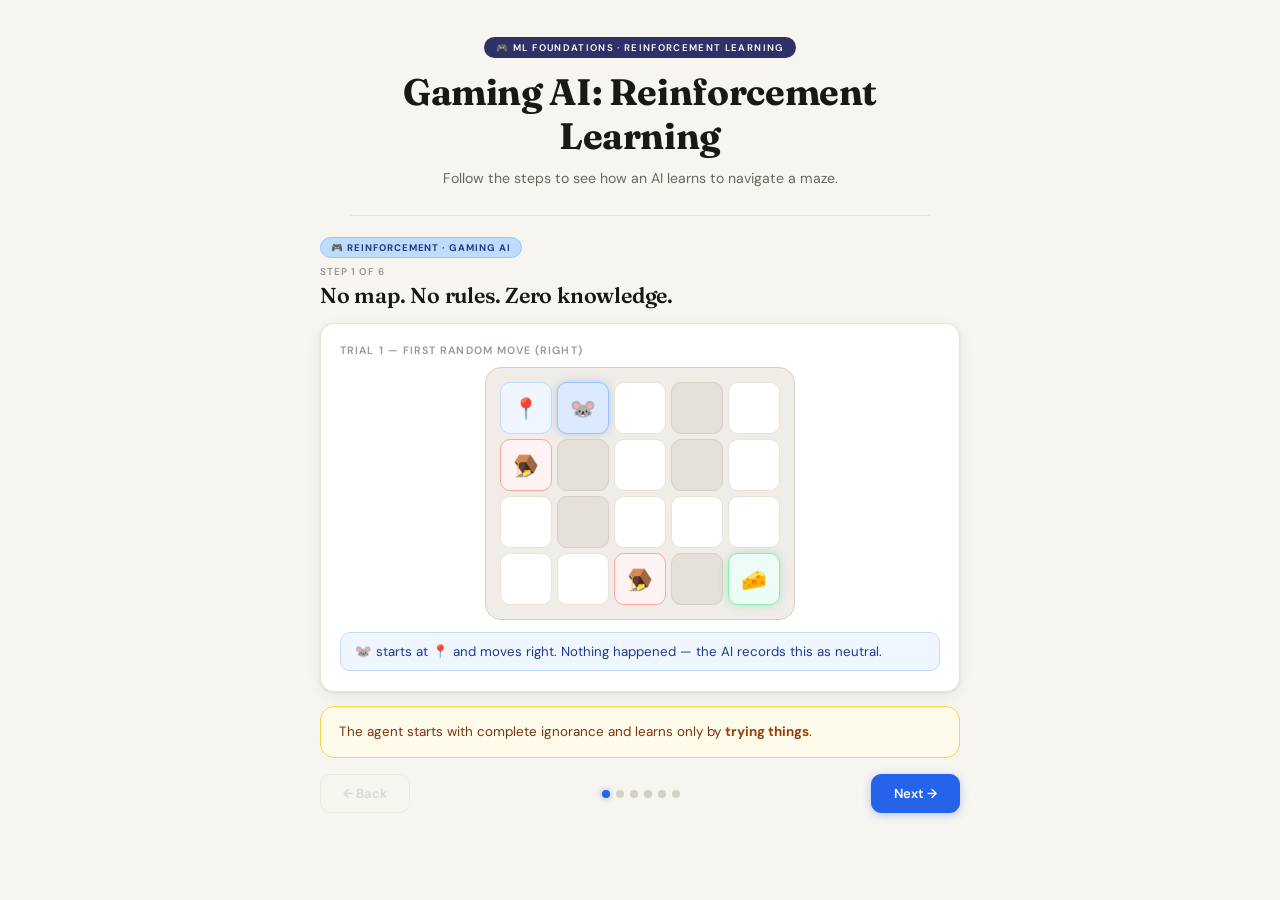
==== ml_game.html @ 33b9dd42 "Add ML demos (game, spotify, instagram, boundary, frizzle field trip) Copies of interactive ML demos" ====
<!DOCTYPE html>
<html lang="en">
<head>
<meta charset="UTF-8">
<meta name="viewport" content="width=device-width, initial-scale=1.0">
<title>Gaming AI — Reinforcement Learning | ML Demo</title>
<link rel="preconnect" href="https://fonts.googleapis.com">
<link href="https://fonts.googleapis.com/css2?family=Fraunces:ital,wght@0,400;0,600;0,700;1,400&family=DM+Sans:ital,wght@0,400;0,500;0,600;1,400&display=swap" rel="stylesheet">
<style>
:root {
  --bg:#f7f5f0; --surface:#fff; --border:#e8e3da; --border2:#d5cfc4;
  --text:#1a1814; --text2:#6b6560; --text3:#9c9590;
  --sp:#1DB954; --sp-light:#e8f8ee; --sp-mid:#c6efd4;
  --ig-light:#fdf0f8; --ig-mid:#f7c5e0;
  --gm:#2563eb; --gm-light:#eff6ff; --gm-mid:#bfdbfe;
  --yellow:#f59e0b; --yellow-light:#fffbeb;
  --red:#ef4444; --red-light:#fef2f2;
  --green:#10b981; --green-light:#ecfdf5;
  --purple:#2F3167;
  --radius:14px;
  --shadow:0 1px 3px rgba(0,0,0,.08),0 4px 16px rgba(0,0,0,.06);
}
*,*::before,*::after{box-sizing:border-box;margin:0;padding:0}
html{scroll-behavior:smooth}
body{font-family:'DM Sans',sans-serif;background:var(--bg);color:var(--text);min-height:100vh;overflow-x:hidden}

/* HEADER */
.header{padding:2.2rem 1.5rem 1.6rem;text-align:center;max-width:580px;margin:0 auto;border-bottom:1px solid var(--border)}
.header-tag{display:inline-block;background:var(--purple);color:#fff;font-size:.6rem;font-weight:600;letter-spacing:.14em;text-transform:uppercase;padding:4px 12px;border-radius:20px;margin-bottom:12px}
.header h1{font-family:'Fraunces',serif;font-size:clamp(1.6rem,4vw,2.3rem);font-weight:700;line-height:1.2;margin-bottom:8px;letter-spacing:-.01em}
.header p{font-size:.88rem;color:var(--text2);line-height:1.6}

/* TABS */
.tab-nav{display:flex;justify-content:center;gap:8px;padding:1.4rem 1rem;flex-wrap:wrap;max-width:700px;margin:0 auto}
.tab-btn{display:flex;align-items:center;gap:8px;padding:10px 18px;border-radius:50px;border:1.5px solid var(--border2);background:var(--surface);color:var(--text2);font-family:'DM Sans',sans-serif;font-size:.8rem;font-weight:600;cursor:pointer;transition:all .2s;line-height:1.3;box-shadow:var(--shadow)}
.tab-btn:hover{border-color:var(--text3);color:var(--text)}
.tab-btn .tab-main{display:block;font-size:.82rem;color:var(--text)}
.tab-btn .tab-sub{display:block;font-size:.62rem;color:var(--text3);font-weight:400;margin-top:1px}
.tab-btn.active-spotify{background:var(--sp);border-color:var(--sp);color:#fff;box-shadow:0 4px 18px rgba(29,185,84,.3)}
.tab-btn.active-spotify .tab-main,.tab-btn.active-spotify .tab-sub{color:#fff}
.tab-btn.active-instagram{background:linear-gradient(135deg,#f09433,#e1306c,#833ab4);border-color:transparent;color:#fff;box-shadow:0 4px 18px rgba(225,48,108,.3)}
.tab-btn.active-instagram .tab-main,.tab-btn.active-instagram .tab-sub{color:#fff}
.tab-btn.active-game{background:var(--gm);border-color:var(--gm);color:#fff;box-shadow:0 4px 18px rgba(37,99,235,.3)}
.tab-btn.active-game .tab-main,.tab-btn.active-game .tab-sub{color:#fff}

/* PANELS */
.panel{display:none}
.panel.active{display:block;animation:fadeUp .28s ease}
@keyframes fadeUp{from{opacity:0;transform:translateY(10px)}to{opacity:1;transform:translateY(0)}}
.panel-inner{max-width:680px;margin:0 auto;padding:0 1.25rem 3.5rem}
.step{display:none}
.step.active{display:block;animation:fadeUp .25s ease}

/* STEP HEADER — thin, minimal */
.step-header{padding:1.2rem 0 .9rem}
.step-lbl{display:inline-flex;align-items:center;gap:6px;font-size:.6rem;font-weight:700;letter-spacing:.1em;text-transform:uppercase;padding:3px 10px;border-radius:20px;margin-bottom:7px}
.sp-lbl{background:var(--sp-mid);color:#0a5c28;border:1px solid #8dd4aa}
.ig-lbl{background:var(--ig-mid);color:#7c1048;border:1px solid #f09bd0}
.gm-lbl{background:var(--gm-mid);color:#1e3a8a;border:1px solid #93c5fd}
.step-counter{font-size:.62rem;font-weight:600;letter-spacing:.1em;text-transform:uppercase;color:var(--text3);margin-bottom:4px}
.step-header h2{font-family:'Fraunces',serif;font-size:clamp(1.05rem,2.5vw,1.35rem);font-weight:600;line-height:1.25;color:var(--text);letter-spacing:-.01em}
.step-header .caption{font-size:.83rem;color:var(--text2);line-height:1.55;margin-top:5px}

/* CARD */
.card{background:var(--surface);border:1px solid var(--border);border-radius:var(--radius);padding:1.2rem;margin-bottom:.9rem;box-shadow:var(--shadow)}
.card-label{font-size:.67rem;color:var(--text3);text-transform:uppercase;letter-spacing:.1em;font-weight:600;margin-bottom:10px}

/* NAV */
.step-nav{display:flex;align-items:center;justify-content:space-between;gap:12px;margin-top:1rem;flex-wrap:wrap}
.nav-btn{display:inline-flex;align-items:center;gap:6px;padding:10px 22px;border-radius:10px;font-family:'DM Sans',sans-serif;font-size:.82rem;font-weight:600;cursor:pointer;transition:all .18s;border:1.5px solid}
.nav-btn:disabled{opacity:.3;cursor:not-allowed}
.nav-btn.back{background:transparent;border-color:var(--border2);color:var(--text3)}
.nav-btn.back:not(:disabled):hover{background:var(--border);color:var(--text)}
.nav-btn.next-sp{background:var(--sp);border-color:var(--sp);color:#fff;box-shadow:0 2px 10px rgba(29,185,84,.35)}
.nav-btn.next-sp:hover{filter:brightness(1.07)}
.nav-btn.next-ig{background:linear-gradient(90deg,#e1306c,#833ab4);border-color:transparent;color:#fff}
.nav-btn.next-ig:hover{filter:brightness(1.07)}
.nav-btn.next-gm{background:var(--gm);border-color:var(--gm);color:#fff;box-shadow:0 2px 10px rgba(37,99,235,.3)}
.nav-btn.next-gm:hover{filter:brightness(1.07)}
.progress-dots{display:flex;gap:6px;align-items:center}
.dot{width:8px;height:8px;border-radius:50%;background:var(--border2);transition:all .25s}
.dot.done{background:var(--text3)}
.dot.active-sp{background:var(--sp);box-shadow:0 0 6px rgba(29,185,84,.5)}
.dot.active-ig{background:#e1306c;box-shadow:0 0 6px rgba(225,48,108,.5)}
.dot.active-gm{background:var(--gm);box-shadow:0 0 6px rgba(37,99,235,.5)}

/* KEY IDEA — yellow strip, single sentence */
.key-idea{background:var(--yellow-light);border:1px solid #fcd34d;border-radius:var(--radius);padding:.9rem 1.1rem;font-size:.84rem;color:#78350f;line-height:1.6;margin-bottom:.9rem}
.key-idea strong{color:#92400e}

/* ═══ SPOTIFY VISUALS ═══ */
.track{display:flex;align-items:center;gap:12px;padding:10px 12px;border-radius:10px;border:1px solid var(--border);background:var(--bg);transition:all .25s}
.track.hl{border-color:var(--sp);background:var(--sp-light)}
.track.hl-skip{border-color:#fca5a5;background:var(--red-light)}
.track-art{width:44px;height:44px;border-radius:8px;background:var(--border);display:flex;align-items:center;justify-content:center;font-size:1.4rem;flex-shrink:0}
.track-name{font-weight:600;font-size:.9rem}
.track-artist{font-size:.73rem;color:var(--text2);margin-top:2px}
.t-badge{font-size:.72rem;padding:4px 11px;border-radius:20px;font-weight:600;white-space:nowrap;flex-shrink:0}
.t-like{background:var(--sp-light);color:#0a5c28;border:1px solid var(--sp-mid)}
.t-skip{background:var(--red-light);color:#991b1b;border:1px solid #fca5a5}
.t-new{background:var(--yellow-light);color:#92400e;border:1px solid #fcd34d}

/* Big feature bars */
.feat-bar-row{display:flex;align-items:center;gap:10px;margin-bottom:10px}
.feat-icon{font-size:1.3rem;width:32px;text-align:center;flex-shrink:0}
.feat-label{min-width:110px;font-size:.82rem;font-weight:500;color:var(--text2)}
.feat-track{flex:1;height:12px;background:var(--border);border-radius:6px;overflow:hidden}
.feat-fill{height:12px;border-radius:6px;width:0%;transition:width .7s cubic-bezier(.4,0,.2,1)}
.feat-pct{min-width:36px;text-align:right;font-weight:700;font-size:.85rem;color:var(--text)}

.match-row{display:flex;align-items:center;gap:10px;padding:9px 12px;border-radius:10px;border:1px solid var(--border);background:var(--bg);margin-bottom:6px;font-size:.85rem;transition:all .25s}
.match-row.yes{border-color:#86efac;background:var(--green-light)}
.match-row.no{border-color:#fca5a5;background:var(--red-light);opacity:.6}
.match-pct{font-weight:700;font-size:.85rem;margin-left:auto}

.verdict{padding:14px 16px;border-radius:10px;font-size:1rem;font-weight:700;text-align:center;margin-top:10px}
.verdict.like{background:var(--sp-light);border:2px solid var(--sp);color:#0a5c28}
.verdict.skip{background:var(--red-light);border:2px solid var(--red);color:#991b1b}

/* ═══ INSTAGRAM VISUALS ═══ */
.user-grid{display:grid;grid-template-columns:repeat(auto-fill,minmax(76px,1fr));gap:8px}
.ucard{padding:12px 6px;border-radius:12px;border:1px solid var(--border);background:var(--bg);text-align:center;transition:all .35s;cursor:default}
.ucard.glow{border-color:#fbbf24;background:var(--yellow-light);animation:pop .5s ease}
.ucard.c0{border-color:#86efac;background:var(--green-light)}
.ucard.c1{border-color:#a5b4fc;background:#eff0ff}
.ucard.c2{border-color:#f9a8d4;background:#fdf4fb}
@keyframes pop{0%,100%{transform:scale(1)}50%{transform:scale(1.1)}}
.u-av{font-size:1.6rem;margin-bottom:5px;line-height:1}
.u-name{font-size:.72rem;font-weight:600;color:var(--text)}

.beh-row{display:flex;align-items:center;gap:10px;padding:9px 12px;border-radius:10px;border:1px solid var(--border);background:var(--bg);margin-bottom:6px}
.beh-icon{font-size:1.2rem;flex-shrink:0;width:28px;text-align:center}
.beh-label{flex:1;font-size:.84rem;font-weight:500;color:var(--text2)}
.beh-track{width:110px;height:10px;background:var(--border);border-radius:5px;overflow:hidden}
.beh-fill{height:10px;border-radius:5px;width:0%;transition:width .7s}
.beh-pct{min-width:34px;text-align:right;font-weight:700;font-size:.82rem;color:var(--text)}

.cluster-card{border-radius:12px;padding:12px 14px;margin-bottom:7px;border:1px solid var(--border)}
.cluster-card.c0{background:var(--green-light);border-color:#86efac}
.cluster-card.c1{background:#eff0ff;border-color:#a5b4fc}
.cluster-card.c2{background:#fdf4fb;border-color:#f9a8d4}
.cluster-card h4{font-size:.72rem;font-weight:700;text-transform:uppercase;letter-spacing:.08em;margin-bottom:7px}
.cluster-card.c0 h4{color:#065f46}
.cluster-card.c1 h4{color:#3730a3}
.cluster-card.c2 h4{color:#9d174d}
.chip-row{display:flex;flex-wrap:wrap;gap:5px}
.chip{font-size:.72rem;padding:3px 9px;border-radius:8px;font-weight:500}
.chip0{background:#bbf7d0;color:#065f46}
.chip1{background:#c7d2fe;color:#3730a3}
.chip2{background:#fbcfe8;color:#9d174d}

/* ═══ GAME VISUALS ═══ */
.maze-wrap{display:flex;justify-content:center;margin-bottom:12px}
.maze{display:grid;gap:5px;padding:14px;background:#f0ede8;border-radius:16px;border:1px solid var(--border2)}
.cell{width:52px;height:52px;border-radius:10px;display:flex;align-items:center;justify-content:center;font-size:1.3rem;border:1px solid var(--border);transition:all .22s;background:var(--surface)}
.cell-wall{background:#e5e0d8;border-color:var(--border2)}
.cell-player{background:#dbeafe;border-color:#93c5fd;box-shadow:0 0 10px rgba(37,99,235,.25)}
.cell-goal{background:var(--green-light);border-color:#86efac;box-shadow:0 0 10px rgba(16,185,129,.25)}
.cell-trap{background:var(--red-light);border-color:#fca5a5}
.cell-visited{background:#eff6ff;border-color:#bfdbfe}
.cell-aipath{background:#dbeafe;border-color:#60a5fa;box-shadow:0 0 8px rgba(37,99,235,.2)}
.cell-bad{background:#fee2e2;border-color:#f87171;animation:shake .4s ease}
@keyframes shake{0%,100%{transform:translateX(0)}25%{transform:translateX(-4px)}75%{transform:translateX(4px)}}

/* Big reward badge */
.reward-big{display:flex;align-items:center;justify-content:center;gap:12px;border-radius:14px;padding:16px;margin:10px 0;font-family:'Fraunces',serif}
.reward-big .rval{font-size:2.4rem;font-weight:700;line-height:1}
.reward-big .rdesc{font-size:.85rem;line-height:1.4}
.reward-big.pos{background:var(--green-light);border:2px solid #86efac}
.reward-big.pos .rval{color:#065f46}
.reward-big.pos .rdesc{color:#064e3b}
.reward-big.neg{background:var(--red-light);border:2px solid #fca5a5}
.reward-big.neg .rval{color:#991b1b}
.reward-big.neg .rdesc{color:#7f1d1d}

.trial-row{display:flex;align-items:center;gap:10px;padding:9px 13px;border-radius:10px;border:1px solid var(--border);background:var(--bg);margin-bottom:6px;font-size:.83rem;color:var(--text2)}
.trial-num{font-weight:700;color:var(--gm);min-width:54px}

.q-row{display:flex;align-items:center;gap:10px;padding:7px 0;border-bottom:1px solid var(--border);font-size:.83rem}
.q-dir{min-width:88px;color:var(--text2)}
.q-bg{flex:1;height:10px;background:var(--border);border-radius:5px;overflow:hidden}
.q-fill{height:10px;border-radius:5px;transition:width .7s}
.q-val{min-width:40px;text-align:right;font-weight:700;font-size:.85rem}

/* Stat trio */
.stat-trio{display:flex;gap:8px;margin-bottom:12px}
.stat-box{flex:1;padding:12px 10px;border-radius:12px;text-align:center}
.stat-box .sv{font-family:'Fraunces',serif;font-size:1.6rem;font-weight:700;line-height:1;margin-bottom:4px}
.stat-box .sl{font-size:.68rem;font-weight:500}

/* Pipeline row */
.pipe-row{display:flex;align-items:center;gap:6px;flex-wrap:wrap;margin-top:14px}
.pipe-box{padding:9px 14px;border-radius:10px;font-size:.8rem;font-weight:600;text-align:center;flex:1;min-width:80px}
.pipe-arrow{color:var(--text3);font-size:.9rem;flex-shrink:0}

/* Recap definition box */
.def-box{padding:18px 20px;border-radius:12px;margin-bottom:14px;text-align:center}
.def-box span{font-family:'Fraunces',serif;font-size:1.05rem;font-weight:600;line-height:1.6}
.def-sp{background:var(--sp-light);border:2px solid var(--sp)}
.def-sp span{color:#0a4020}
.def-ig{background:var(--ig-light);border:2px solid #e1306c}
.def-ig span{color:#5c0d35}
.def-gm{background:var(--gm-light);border:2px solid var(--gm)}
.def-gm span{color:#1e3a8a}

.recap-point{display:flex;align-items:center;gap:12px;padding:10px 14px;border-radius:10px;background:var(--bg);border:1px solid var(--border);margin-bottom:7px;font-size:.88rem;font-weight:500;color:var(--text)}
.recap-point .ri{font-size:1.2rem;flex-shrink:0}

.qcheck{padding:13px 15px;border-radius:12px;background:var(--yellow-light);border:1px solid #fcd34d;font-size:.83rem;color:#78350f;line-height:1.65}
.qcheck strong{color:#92400e;display:block;margin-bottom:4px}
.qcheck em{color:#92400e}

@media(max-width:480px){.cell{width:44px;height:44px;font-size:1.1rem}.tab-btn{padding:8px 12px}}

.panel{display:block!important}</style>
</head>
<body>
<div class="header">
  <div class="header-tag">🎮 ML Foundations · Reinforcement Learning</div>
  <h1>Gaming AI: Reinforcement Learning</h1>
  <p>Follow the steps to see how an AI learns to navigate a maze.</p>
</div>
<div class="panel" id="panel-game">
<div class="panel-inner">

  <div class="step" id="gm-1">
    <div class="step-header">
      <div class="step-lbl gm-lbl">🎮 Reinforcement · Gaming AI</div>
      <div class="step-counter">Step 1 of 6</div>
      <h2>No map. No rules. Zero knowledge.</h2>
    </div>
    <div class="card">
      <div class="card-label">Trial 1 — first random move (right)</div>
      <div class="maze-wrap"><div class="maze" id="gm1-maze"></div></div>
      <div style="padding:10px 14px;border-radius:10px;background:var(--gm-light);border:1px solid var(--gm-mid);font-size:.83rem;color:#1e3a8a;display:flex;align-items:center;gap:10px">
        🐭 starts at 📍 and moves right. Nothing happened — the AI records this as neutral.
      </div>
    </div>
    <div class="key-idea">The agent starts with complete ignorance and learns only by <strong>trying things</strong>.</div>
    <div class="step-nav">
      <button class="nav-btn back" disabled>← Back</button>
      <div class="progress-dots" id="gm-dots"></div>
      <button class="nav-btn next-gm" onclick="gmStep(2)">Next →</button>
    </div>
  </div>

  <div class="step" id="gm-2">
    <div class="step-header">
      <div class="step-lbl gm-lbl">🎮 Reinforcement · Gaming AI</div>
      <div class="step-counter">Step 2 of 6</div>
      <h2>It hits a trap — and gets −5</h2>
    </div>
    <div class="card">
      <div class="card-label">Went down from start — hit a mousetrap! 🪤</div>
      <div class="maze-wrap"><div class="maze" id="gm2-maze"></div></div>
      <div class="reward-big neg">
        <div class="rval">−5</div>
        <div class="rdesc">Mousetrap! 🪤<br><span style="font-size:.75rem;opacity:.8">Path marked as dangerous</span></div>
      </div>
    </div>
    <div class="key-idea">A <strong>punishment signal</strong> is just as useful as a reward — the AI now knows to avoid going down from start.</div>
    <div class="step-nav">
      <button class="nav-btn back" onclick="gmStep(1)">← Back</button>
      <div class="progress-dots" id="gm-dots"></div>
      <button class="nav-btn next-gm" onclick="gmStep(3)">Next →</button>
    </div>
  </div>

  <div class="step" id="gm-3">
    <div class="step-header">
      <div class="step-lbl gm-lbl">🎮 Reinforcement · Gaming AI</div>
      <div class="step-counter">Step 3 of 6</div>
      <h2>Next try — it avoids the known trap</h2>
    </div>
    <div class="card">
      <div class="card-label">Trial 2 — going right instead</div>
      <div class="maze-wrap"><div class="maze" id="gm3-maze"></div></div>
      <div class="trial-row"><span class="trial-num">Trial 1</span><span>Down → mousetrap 💥</span><span style="font-weight:700;color:#991b1b;margin-left:auto">−5</span></div>
      <div class="trial-row" style="border-color:#93c5fd;background:var(--gm-light)"><span class="trial-num">Trial 2</span><span>Right → right → exploring…</span><span style="font-weight:700;color:var(--gm);margin-left:auto">ongoing</span></div>
    </div>
    <div class="key-idea">Already smarter after just one lesson — that's <strong>learning from feedback</strong>.</div>
    <div class="step-nav">
      <button class="nav-btn back" onclick="gmStep(2)">← Back</button>
      <div class="progress-dots" id="gm-dots"></div>
      <button class="nav-btn next-gm" onclick="gmStep(4)">Next →</button>
    </div>
  </div>

  <div class="step" id="gm-4">
    <div class="step-header">
      <div class="step-lbl gm-lbl">🎮 Reinforcement · Gaming AI</div>
      <div class="step-counter">Step 4 of 6</div>
      <h2>After many tries — a value map emerges</h2>
    </div>
    <div class="card">
      <div class="card-label">Q-values from start — which direction is safest?</div>
      <div id="gm4-q"></div>
      <div style="margin-top:13px">
        <div class="card-label" style="margin-bottom:7px">Reward improving over 100 trials</div>
        <svg id="gm4-curve" width="100%" height="75" viewBox="0 0 300 75" preserveAspectRatio="none" style="display:block"></svg>
        
      </div>
    </div>
    <div class="key-idea">High Q = good move. Low Q = danger. These values were <strong>never programmed in</strong> — discovered through trial and error.</div>
    <div class="step-nav">
      <button class="nav-btn back" onclick="gmStep(3)">← Back</button>
      <div class="progress-dots" id="gm-dots"></div>
      <button class="nav-btn next-gm" onclick="gmStep(5)">Next →</button>
    </div>
  </div>

  <div class="step" id="gm-5">
    <div class="step-header">
      <div class="step-lbl gm-lbl">🎮 Reinforcement · Gaming AI</div>
      <div class="step-counter">Step 5 of 6</div>
      <h2>Now it solves the maze perfectly</h2>
    </div>
    <div class="card">
      <div class="card-label">Optimal path — mouse finds cheese, avoids every trap</div>
      <div class="maze-wrap"><div class="maze" id="gm5-maze"></div></div>
      <div class="reward-big pos" id="gm5-rew" style="display:none">
        <div class="rval">+10</div>
        <div class="rdesc">Cheese found! 🧀<br><span style="font-size:.75rem;opacity:.8">Every trap avoided</span></div>
      </div>
      <div class="btn-row" style="display:flex;gap:8px;margin-top:6px">
        <button class="nav-btn next-gm" id="gm5-play" onclick="runFinalAI()" style="padding:9px 18px;font-size:.78rem">▶ Watch AI solve it</button>
        <button class="nav-btn back" id="gm5-reset" onclick="resetFinalAI()" style="display:none;padding:9px 18px;font-size:.78rem">↺ Replay</button>
      </div>
    </div>
    <div class="key-idea">Following learned Q-values, the AI picks the best move at every step — no rules ever written.</div>
    <div class="step-nav">
      <button class="nav-btn back" onclick="gmStep(4)">← Back</button>
      <div class="progress-dots" id="gm-dots"></div>
      <button class="nav-btn next-gm" onclick="gmStep(6)">Recap →</button>
    </div>
  </div>

  <div class="step" id="gm-6">
    <div class="step-header">
      <div class="step-lbl gm-lbl">🎮 Reinforcement · Recap</div>
      <div class="step-counter">Step 6 of 6</div>
      <h2>What is reinforcement learning?</h2>
    </div>
    <div class="def-box def-gm"><span>Learn the best actions through <em>trial and error</em> — guided only by rewards and punishments.</span></div>
    <div class="recap-point"><span class="ri">🎲</span>Agent starts with zero knowledge and acts randomly</div>
    <div class="recap-point"><span class="ri">⚡</span>Receives rewards (+) or punishments (−) for each outcome</div>
    <div class="recap-point"><span class="ri">📈</span>Improves over many trials — no teacher, no labels</div>
    <div class="qcheck" style="margin-top:12px"><strong>💬 Quick check — A robot arm learns to pick things up by scoring thousands of attempts. Which type of ML?</strong><em>Reinforcement learning — trial and error with a reward signal, not labelled examples.</em></div>
    <div class="step-nav">
      <button class="nav-btn back" onclick="gmStep(5)">← Back</button>
      <div class="progress-dots" id="gm-dots"></div>
      <button class="nav-btn next-gm" style="opacity:1;cursor:default" disabled>✓ Complete</button>
    </div>
  </div>

<script>
/* ══ MAZE ══════════════════════════════════════════ */
var ROWS=4,COLS=5;
var WALLS=[[0,3],[1,1],[1,3],[2,1],[3,3]];
var TRAPS=[[1,0],[3,2]];
var GOAL=[3,4];
function isWall(r,c){return WALLS.some(function(w){return w[0]===r&&w[1]===c;})}
function isTrap(r,c){return TRAPS.some(function(t){return t[0]===r&&t[1]===c;})}
function isGoal(r,c){return GOAL[0]===r&&GOAL[1]===c}

function buildMaze(id,player,visited,aiPath,trapFlash){
  visited=visited||[];aiPath=aiPath||[];
  var m=document.getElementById(id);if(!m)return;
  m.style.gridTemplateColumns='repeat('+COLS+',52px)';
  var h='';
  for(var r=0;r<ROWS;r++) for(var c=0;c<COLS;c++){
    var isV=visited.some(function(p){return p[0]===r&&p[1]===c});
    var isA=aiPath.some(function(p){return p[0]===r&&p[1]===c});
    var isBad=trapFlash&&trapFlash[0]===r&&trapFlash[1]===c;
    var cls='cell ';var ic='';
    if(isWall(r,c)){cls+='cell-wall';}
    else if(player&&player[0]===r&&player[1]===c){cls+='cell-player';ic='🐭';}
    else if(isGoal(r,c)){cls+='cell-goal';ic='🧀';}
    else if(isTrap(r,c)&&isBad){cls+='cell-bad';ic='💥';}
    else if(isTrap(r,c)){cls+='cell-trap';ic='🪤';}
    else if(isA){cls+='cell-aipath';ic='·';}
    else if(isV){cls+='cell-visited';ic=(r===0&&c===0)?'📍':'·';}
    else{cls+='cell-empty';}
    h+='<div class="'+cls+'">'+ic+'</div>';
  }
  m.innerHTML=h;
}



function showStep(pfx,n,tot){
  for(var i=1;i<=tot;i++){var el=document.getElementById(pfx+'-'+i);if(el)el.classList.toggle('active',i===n);}
  updateDots(pfx,n,tot);
}
function updateDots(pfx,cur,tot){
  document.querySelectorAll('[id^="'+pfx+'-dots"]').forEach(function(c){
    var h='';
    for(var i=1;i<=tot;i++){var cl='dot';if(i<cur)cl+=' done';if(i===cur)cl+=' active-'+pfx;h+='<div class="'+cl+'"></div>';}
    c.innerHTML=h;
  });
}

/* ══ GAME ════════════════════════════════════════ */
var qData=[
  {dir:'↑ Up',   val:-1,c:'#ef4444'},
  {dir:'↓ Down', val: 1,c:'#9ca3af'},
  {dir:'← Left', val:-2,c:'#ef4444'},
  {dir:'→ Right',val: 4,c:'#10b981'},
];

function buildQTable(id){
  var el=document.getElementById(id);if(!el)return;
  var mx=4;
  el.innerHTML=qData.map(function(d){
    return '<div class="q-row"><span class="q-dir">'+d.dir+'</span>'
      +'<div class="q-bg"><div class="q-fill" id="qf'+d.dir.replace(/\W/g,'')+'" style="background:'+d.c+';width:0%"></div></div>'
      +'<span class="q-val" style="color:'+d.c+'">'+(d.val>0?'+':'')+d.val+'</span></div>';
  }).join('');
  setTimeout(function(){qData.forEach(function(d){var mx=4,pct=Math.round(((d.val+mx)/(2*mx))*100),f=document.getElementById('qf'+d.dir.replace(/\W/g,''));if(f)f.style.width=pct+'%';});},60);
}

function buildRewardCurve(){
  var svg=document.getElementById('gm4-curve');if(!svg)return;
  var pts=[-5,-3,-5,0,-5,2,-3,5,3,7,5,6,8,8,9,9,10,9,10,10];
  var w=300,h=75,pad=10,minV=-6,maxV=11;
  var xs=pts.map(function(_,i){return pad+i*(w-2*pad)/(pts.length-1);});
  var ys=pts.map(function(v){return h-pad-(v-minV)/(maxV-minV)*(h-2*pad);});
  var path=xs.map(function(x,i){return(i===0?'M':'L')+x.toFixed(1)+' '+ys[i].toFixed(1);}).join(' ');
  var area=path+' L'+xs[xs.length-1].toFixed(1)+' '+(h-pad)+' L'+pad+' '+(h-pad)+' Z';
  var zero=h-pad-(0-minV)/(maxV-minV)*(h-2*pad);
  svg.innerHTML='<path d="'+area+'" fill="'+var_gm+'" fill-opacity=".07"/>'
    +'<line x1="'+pad+'" y1="'+zero.toFixed(1)+'" x2="'+(w-pad)+'" y2="'+zero.toFixed(1)+'" stroke="#e8e3da" stroke-width="1" stroke-dasharray="4,3"/>'
    +'<path d="'+path+'" fill="none" stroke="#2563eb" stroke-width="2.5" stroke-linecap="round" stroke-linejoin="round"/>';
}
var var_gm='#2563eb';

var cGm=1;
var cGm=1;
function gmStep(n){
  cGm=n;showStep('gm',n,6);
  if(n===1)buildMaze('gm1-maze',[0,1],[[0,0]],[],[]);
  if(n===2)buildMaze('gm2-maze',[1,0],[[0,0]],[],[1,0]);
  if(n===3)buildMaze('gm3-maze',[1,2],[[0,0],[0,1],[0,2]],[],[]);
  if(n===4){buildQTable('gm4-q');setTimeout(buildRewardCurve,80);}
  if(n===5)buildMaze('gm5-maze',[0,0],[],[],[]);
}

var aiIv=null;
function runFinalAI(){
  var pb=document.getElementById('gm5-play'),rb=document.getElementById('gm5-reset'),rw=document.getElementById('gm5-rew');
  if(pb)pb.style.display='none';if(rw)rw.style.display='none';
  var path=[[0,0],[0,1],[0,2],[1,2],[2,2],[2,3],[2,4],[3,4]];
  var step=0,trail=[];
  if(aiIv)clearInterval(aiIv);
  aiIv=setInterval(function(){
    if(step>=path.length){clearInterval(aiIv);if(rw)rw.style.display='flex';if(rb)rb.style.display='inline-flex';return;}
    if(step>0)trail.push(path[step-1]);
    buildMaze('gm5-maze',path[step],trail,trail,[]);
    step++;
  },380);
}
function resetFinalAI(){
  if(aiIv)clearInterval(aiIv);
  buildMaze('gm5-maze',[0,0],[],[],[]);
  var pb=document.getElementById('gm5-play'),rb=document.getElementById('gm5-reset'),rw=document.getElementById('gm5-rew');
  if(pb)pb.style.display='inline-flex';if(rb)rb.style.display='none';if(rw)rw.style.display='none';
}

document.addEventListener('DOMContentLoaded',function(){ gmStep(1); });
</script>
</body>
</html>
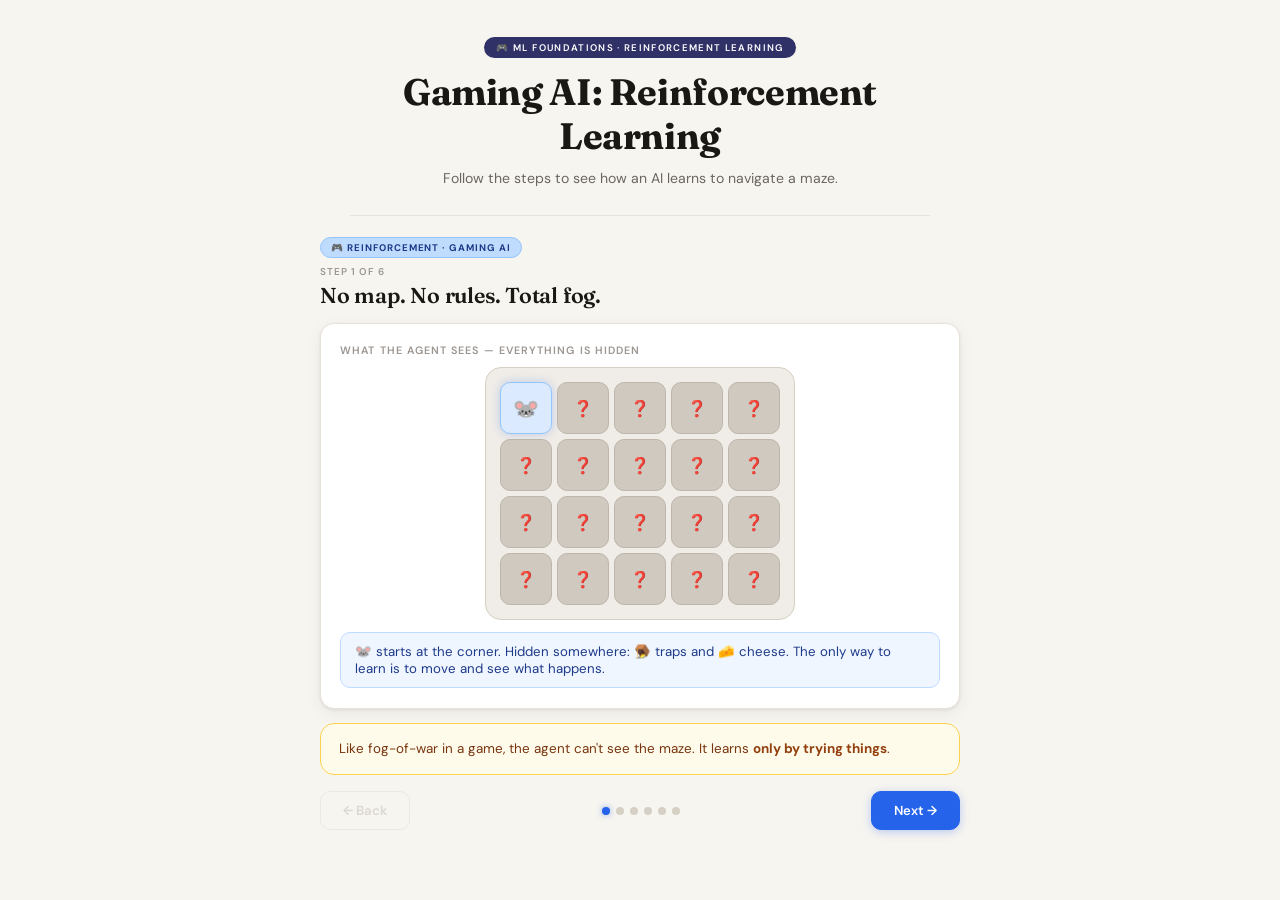
==== commit 8b51530d: "Make ML demos interactive per feedback - Spotify: students thumbs up/down songs; recommendations com" ====
--- a/ml_game.html
+++ b/ml_game.html
@@ -210,7 +210,25 @@
 .qcheck strong{color:#92400e;display:block;margin-bottom:4px}
 .qcheck em{color:#92400e}
 
-@media(max-width:480px){.cell{width:44px;height:44px;font-size:1.1rem}.tab-btn{padding:8px 12px}}
+@media(max-width:480px){.cell{width:44px;height:44px;font-size:1.1rem}.tab-btn{padding:8px 12px}.dpad{grid-template-columns:repeat(3,44px)}}
+
+/* Fog-of-war maze */
+.cell-fog{background:#cfc9bf;border-color:#bdb6aa;color:#a59e92;font-size:1rem}
+.dpad{display:grid;grid-template-columns:repeat(3,52px);grid-template-rows:repeat(2,46px);gap:6px;justify-content:center;margin:14px 0 4px}
+.dbtn{border-radius:10px;border:1.5px solid var(--gm);background:var(--gm-light);color:#1e3a8a;font-size:1.15rem;font-weight:700;cursor:pointer;transition:all .12s;font-family:'DM Sans',sans-serif}
+.dbtn:hover{background:var(--gm-mid)}
+.dbtn:active{transform:scale(.93)}
+.dbtn.up{grid-column:2;grid-row:1}
+.dbtn.left{grid-column:1;grid-row:2}
+.dbtn.down{grid-column:2;grid-row:2}
+.dbtn.right{grid-column:3;grid-row:2}
+.game-stats{display:flex;gap:8px;margin:12px 0}
+.gstat{flex:1;padding:10px 8px;border-radius:10px;text-align:center;border:1px solid var(--border);background:var(--bg)}
+.gstat .gv{font-family:'Fraunces',serif;font-size:1.5rem;font-weight:700;line-height:1}
+.gstat .gl{font-size:.6rem;text-transform:uppercase;letter-spacing:.08em;color:var(--text3);margin-top:4px}
+.game-msg{padding:10px 12px;border-radius:10px;font-size:.83rem;text-align:center;border:1px solid var(--border);background:var(--bg);color:var(--text2);min-height:40px;display:flex;align-items:center;justify-content:center;line-height:1.4}
+.game-msg.bad{background:var(--red-light);border-color:#fca5a5;color:#991b1b;font-weight:600}
+.game-msg.win{background:var(--green-light);border-color:var(--green);color:#065f46;font-weight:700}
 
 .panel{display:block!important}</style>
 </head>
@@ -227,16 +245,16 @@
     <div class="step-header">
       <div class="step-lbl gm-lbl">🎮 Reinforcement · Gaming AI</div>
       <div class="step-counter">Step 1 of 6</div>
-      <h2>No map. No rules. Zero knowledge.</h2>
+      <h2>No map. No rules. Total fog.</h2>
     </div>
     <div class="card">
-      <div class="card-label">Trial 1 — first random move (right)</div>
+      <div class="card-label">What the agent sees — everything is hidden</div>
       <div class="maze-wrap"><div class="maze" id="gm1-maze"></div></div>
       <div style="padding:10px 14px;border-radius:10px;background:var(--gm-light);border:1px solid var(--gm-mid);font-size:.83rem;color:#1e3a8a;display:flex;align-items:center;gap:10px">
-        🐭 starts at 📍 and moves right. Nothing happened — the AI records this as neutral.
-      </div>
-    </div>
-    <div class="key-idea">The agent starts with complete ignorance and learns only by <strong>trying things</strong>.</div>
+        🐭 starts at the corner. Hidden somewhere: 🪤 traps and 🧀 cheese. The only way to learn is to move and see what happens.
+      </div>
+    </div>
+    <div class="key-idea">Like fog-of-war in a game, the agent can't see the maze. It learns <strong>only by trying things</strong>.</div>
     <div class="step-nav">
       <button class="nav-btn back" disabled>← Back</button>
       <div class="progress-dots" id="gm-dots"></div>
@@ -248,17 +266,26 @@
     <div class="step-header">
       <div class="step-lbl gm-lbl">🎮 Reinforcement · Gaming AI</div>
       <div class="step-counter">Step 2 of 6</div>
-      <h2>It hits a trap — and gets −5</h2>
+      <h2>Your turn — find the cheese 🧀</h2>
     </div>
     <div class="card">
-      <div class="card-label">Went down from start — hit a mousetrap! 🪤</div>
+      <div class="card-label">Move with the arrows (or your keyboard). Hidden cells stay grey.</div>
       <div class="maze-wrap"><div class="maze" id="gm2-maze"></div></div>
-      <div class="reward-big neg">
-        <div class="rval">−5</div>
-        <div class="rdesc">Mousetrap! 🪤<br><span style="font-size:.75rem;opacity:.8">Path marked as dangerous</span></div>
-      </div>
-    </div>
-    <div class="key-idea">A <strong>punishment signal</strong> is just as useful as a reward — the AI now knows to avoid going down from start.</div>
+      <div class="dpad">
+        <button class="dbtn up" onclick="gMove(-1,0)">↑</button>
+        <button class="dbtn left" onclick="gMove(0,-1)">←</button>
+        <button class="dbtn down" onclick="gMove(1,0)">↓</button>
+        <button class="dbtn right" onclick="gMove(0,1)">→</button>
+      </div>
+      <div class="game-stats">
+        <div class="gstat"><div class="gv" id="gs-score" style="color:var(--gm)">0</div><div class="gl">Reward</div></div>
+        <div class="gstat"><div class="gv" id="gs-attempts" style="color:var(--text)">1</div><div class="gl">Attempts</div></div>
+        <div class="gstat"><div class="gv" id="gs-traps" style="color:var(--red)">0</div><div class="gl">Traps found</div></div>
+      </div>
+      <div class="game-msg" id="gm2-msg">Pick a direction to take your first step.</div>
+      <button class="nav-btn back" onclick="gameReset(true)" style="margin-top:8px;padding:8px 16px;font-size:.78rem">↺ Start over</button>
+    </div>
+    <div class="key-idea">Each trap costs you <strong>−5</strong>; the cheese pays <strong>+10</strong>. Hit a trap and you're sent back — but now you <em>know</em> where it is.</div>
     <div class="step-nav">
       <button class="nav-btn back" onclick="gmStep(1)">← Back</button>
       <div class="progress-dots" id="gm-dots"></div>
@@ -270,15 +297,20 @@
     <div class="step-header">
       <div class="step-lbl gm-lbl">🎮 Reinforcement · Gaming AI</div>
       <div class="step-counter">Step 3 of 6</div>
-      <h2>Next try — it avoids the known trap</h2>
+      <h2>That was reinforcement learning</h2>
     </div>
     <div class="card">
-      <div class="card-label">Trial 2 — going right instead</div>
-      <div class="maze-wrap"><div class="maze" id="gm3-maze"></div></div>
-      <div class="trial-row"><span class="trial-num">Trial 1</span><span>Down → mousetrap 💥</span><span style="font-weight:700;color:#991b1b;margin-left:auto">−5</span></div>
-      <div class="trial-row" style="border-color:#93c5fd;background:var(--gm-light)"><span class="trial-num">Trial 2</span><span>Right → right → exploring…</span><span style="font-weight:700;color:var(--gm);margin-left:auto">ongoing</span></div>
-    </div>
-    <div class="key-idea">Already smarter after just one lesson — that's <strong>learning from feedback</strong>.</div>
+      <div class="card-label">What you just did, in numbers</div>
+      <div class="game-stats">
+        <div class="gstat"><div class="gv" id="gs3-attempts" style="color:var(--text)">–</div><div class="gl">Attempts</div></div>
+        <div class="gstat"><div class="gv" id="gs3-traps" style="color:var(--red)">–</div><div class="gl">Traps learned</div></div>
+        <div class="gstat"><div class="gv" id="gs3-score" style="color:var(--gm)">–</div><div class="gl">Final reward</div></div>
+      </div>
+      <div class="recap-point"><span class="ri">🎲</span>You started blind and just <strong>tried</strong> moves</div>
+      <div class="recap-point"><span class="ri">🪤</span>A trap gave a <strong>punishment</strong> (−5) — a signal to avoid it</div>
+      <div class="recap-point"><span class="ri">🧀</span>The cheese gave a <strong>reward</strong> (+10) — a signal to repeat what worked</div>
+    </div>
+    <div class="key-idea">No one told you the path. You learned it from <strong>rewards and punishments</strong> — exactly how an RL agent learns.</div>
     <div class="step-nav">
       <button class="nav-btn back" onclick="gmStep(2)">← Back</button>
       <div class="progress-dots" id="gm-dots"></div>
@@ -290,18 +322,18 @@
     <div class="step-header">
       <div class="step-lbl gm-lbl">🎮 Reinforcement · Gaming AI</div>
       <div class="step-counter">Step 4 of 6</div>
-      <h2>After many tries — a value map emerges</h2>
+      <h2>The more it tries, the better it gets</h2>
     </div>
     <div class="card">
-      <div class="card-label">Q-values from start — which direction is safest?</div>
+      <div class="card-label">From the start — which first move did it learn to trust?</div>
       <div id="gm4-q"></div>
       <div style="margin-top:13px">
-        <div class="card-label" style="margin-bottom:7px">Reward improving over 100 trials</div>
+        <div class="card-label" style="margin-bottom:7px">Reward improving over 100 attempts</div>
         <svg id="gm4-curve" width="100%" height="75" viewBox="0 0 300 75" preserveAspectRatio="none" style="display:block"></svg>
-        
-      </div>
-    </div>
-    <div class="key-idea">High Q = good move. Low Q = danger. These values were <strong>never programmed in</strong> — discovered through trial and error.</div>
+
+      </div>
+    </div>
+    <div class="key-idea">Good moves earn a high score, risky moves a low one. None of this was <strong>programmed in</strong> — it was all discovered through trial and error.</div>
     <div class="step-nav">
       <button class="nav-btn back" onclick="gmStep(3)">← Back</button>
       <div class="progress-dots" id="gm-dots"></div>
@@ -327,7 +359,7 @@
         <button class="nav-btn back" id="gm5-reset" onclick="resetFinalAI()" style="display:none;padding:9px 18px;font-size:.78rem">↺ Replay</button>
       </div>
     </div>
-    <div class="key-idea">Following learned Q-values, the AI picks the best move at every step — no rules ever written.</div>
+    <div class="key-idea">Using what it learned, the AI now picks the best move at every step — no rules ever written.</div>
     <div class="step-nav">
       <button class="nav-btn back" onclick="gmStep(4)">← Back</button>
       <div class="progress-dots" id="gm-dots"></div>
@@ -434,13 +466,98 @@
 }
 var var_gm='#2563eb';
 
-var cGm=1;
+/* ══ FOG-OF-WAR GAME ══════════════════════════════ */
+function buildFogPreview(id){
+  var m=document.getElementById(id);if(!m)return;
+  m.style.gridTemplateColumns='repeat('+COLS+',52px)';
+  var h='';
+  for(var r=0;r<ROWS;r++)for(var c=0;c<COLS;c++){
+    var cls='cell ',ic='';
+    if(r===0&&c===0){cls+='cell-player';ic='🐭';}
+    else{cls+='cell-fog';ic='❓';}
+    h+='<div class="'+cls+'">'+ic+'</div>';
+  }
+  m.innerHTML=h;
+}
+
+var G=null;
+function gameInit(){
+  G={player:[0,0],known:{'0,0':1},visited:{'0,0':1},traps:{},score:0,attempts:1,steps:0,trapsFound:0,won:false,flash:null};
+}
+function renderFog(){
+  var m=document.getElementById('gm2-maze');if(!m)return;
+  m.style.gridTemplateColumns='repeat('+COLS+',52px)';
+  var h='';
+  for(var r=0;r<ROWS;r++)for(var c=0;c<COLS;c++){
+    var key=r+','+c,cls='cell ',ic='';
+    var isP=G.player[0]===r&&G.player[1]===c;
+    var isFlash=G.flash&&G.flash[0]===r&&G.flash[1]===c;
+    if(isFlash){cls+='cell-bad';ic='💥';}
+    else if(isP){cls+='cell-player';ic='🐭';}
+    else if(!G.known[key]){cls+='cell-fog';ic='❓';}
+    else if(isWall(r,c)){cls+='cell-wall';}
+    else if(isGoal(r,c)){cls+='cell-goal';ic='🧀';}
+    else if(isTrap(r,c)){cls+='cell-trap';ic='🪤';}
+    else if(r===0&&c===0){cls+='cell-visited';ic='📍';}
+    else{cls+='cell-visited';ic='·';}
+    h+='<div class="'+cls+'">'+ic+'</div>';
+  }
+  m.innerHTML=h;
+}
+function setMsg(t,cls){var el=document.getElementById('gm2-msg');if(!el)return;el.className='game-msg'+(cls?' '+cls:'');el.innerHTML=t;}
+function updateGameUI(){
+  var s=document.getElementById('gs-score');if(s)s.textContent=(G.score>0?'+':'')+G.score;
+  var a=document.getElementById('gs-attempts');if(a)a.textContent=G.attempts;
+  var t=document.getElementById('gs-traps');if(t)t.textContent=G.trapsFound;
+}
+function gameReset(){
+  gameInit();renderFog();updateGameUI();
+  setMsg('Fresh start. Pick a direction.','');
+}
+function gMove(dr,dc){
+  if(!G)gameInit();
+  if(G.won)return;
+  var nr=G.player[0]+dr,nc=G.player[1]+dc,key=nr+','+nc;
+  if(nr<0||nr>=ROWS||nc<0||nc>=COLS){setMsg('Edge of the maze — can\'t go that way.','');return;}
+  if(isWall(nr,nc)){G.known[key]=1;renderFog();setMsg('🧱 Bumped a wall — that way is blocked.','');return;}
+  G.steps++;G.player=[nr,nc];G.known[key]=1;G.visited[key]=1;
+  if(isTrap(nr,nc)){
+    G.score-=5;if(!G.traps[key]){G.traps[key]=1;G.trapsFound++;}
+    G.flash=[nr,nc];renderFog();updateGameUI();
+    setMsg('🪤 Trap! −5. Sent back to start — but now you know it\'s there.','bad');
+    setTimeout(function(){G.flash=null;G.player=[0,0];G.attempts++;renderFog();updateGameUI();},700);
+    return;
+  }
+  if(isGoal(nr,nc)){
+    G.score+=10;G.won=true;renderFog();updateGameUI();
+    setMsg('🧀 Cheese! +10 — solved in '+G.attempts+' attempt'+(G.attempts>1?'s':'')+'. Hit Next →','win');
+    return;
+  }
+  renderFog();updateGameUI();setMsg('Safe — a new cell explored. Keep going…','');
+}
+
+document.addEventListener('keydown',function(e){
+  if(cGm!==2)return;
+  var handled=true;
+  if(e.key==='ArrowUp')gMove(-1,0);
+  else if(e.key==='ArrowDown')gMove(1,0);
+  else if(e.key==='ArrowLeft')gMove(0,-1);
+  else if(e.key==='ArrowRight')gMove(0,1);
+  else handled=false;
+  if(handled)e.preventDefault();
+});
+
 var cGm=1;
 function gmStep(n){
   cGm=n;showStep('gm',n,6);
-  if(n===1)buildMaze('gm1-maze',[0,1],[[0,0]],[],[]);
-  if(n===2)buildMaze('gm2-maze',[1,0],[[0,0]],[],[1,0]);
-  if(n===3)buildMaze('gm3-maze',[1,2],[[0,0],[0,1],[0,2]],[],[]);
+  if(n===1)buildFogPreview('gm1-maze');
+  if(n===2){if(!G)gameInit();renderFog();updateGameUI();}
+  if(n===3){
+    var a=document.getElementById('gs3-attempts'),t=document.getElementById('gs3-traps'),s=document.getElementById('gs3-score');
+    if(a)a.textContent=G?G.attempts:'–';
+    if(t)t.textContent=G?G.trapsFound:'–';
+    if(s)s.textContent=G?((G.score>0?'+':'')+G.score):'–';
+  }
   if(n===4){buildQTable('gm4-q');setTimeout(buildRewardCurve,80);}
   if(n===5)buildMaze('gm5-maze',[0,0],[],[],[]);
 }
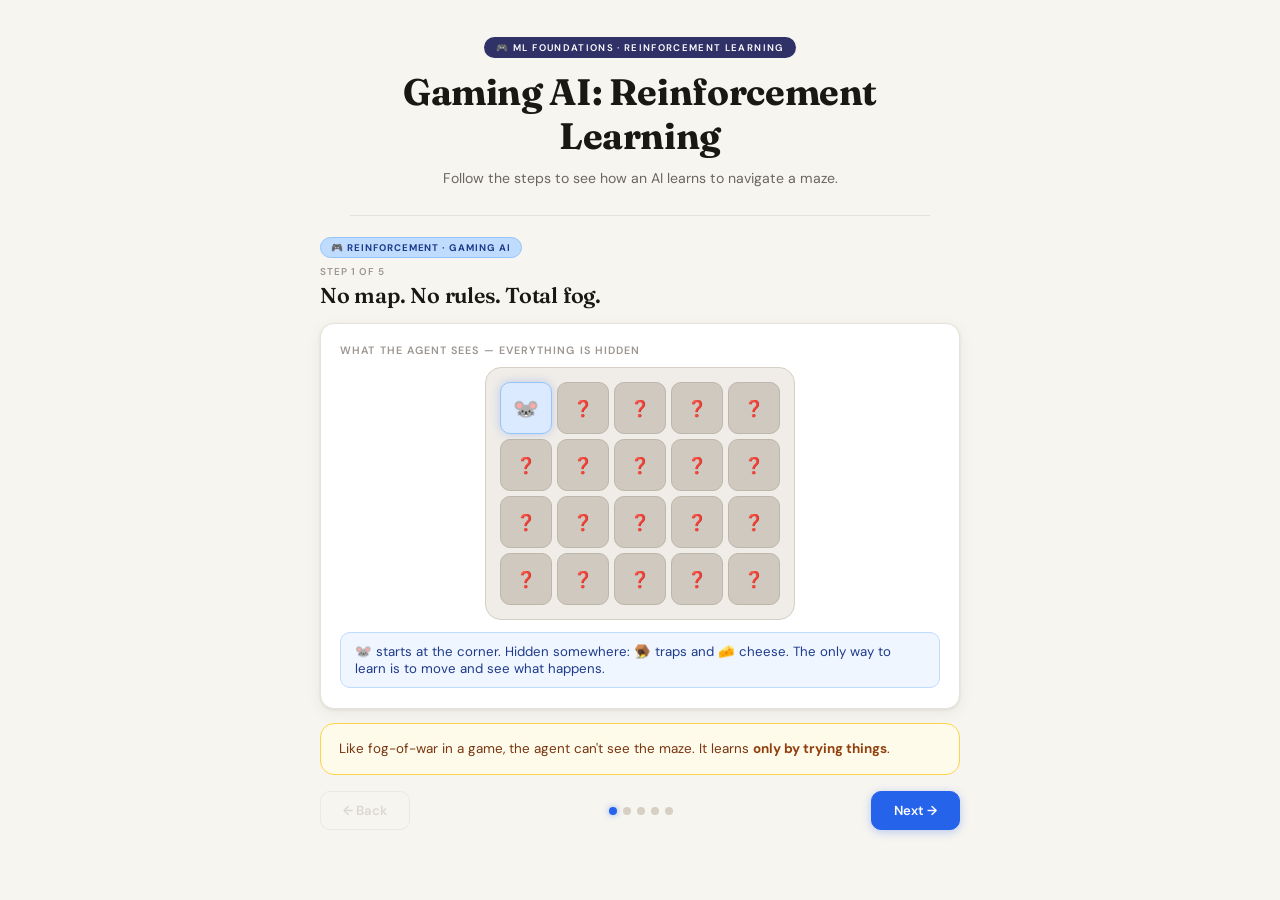
==== commit 58fd7be2: "Tighten demos: 5 steps each + predict-before-reveal beats - Shorter: each demo trimmed 6 -> 5 steps " ====
--- a/ml_game.html
+++ b/ml_game.html
@@ -244,7 +244,7 @@
   <div class="step" id="gm-1">
     <div class="step-header">
       <div class="step-lbl gm-lbl">🎮 Reinforcement · Gaming AI</div>
-      <div class="step-counter">Step 1 of 6</div>
+      <div class="step-counter">Step 1 of 5</div>
       <h2>No map. No rules. Total fog.</h2>
     </div>
     <div class="card">
@@ -265,7 +265,7 @@
   <div class="step" id="gm-2">
     <div class="step-header">
       <div class="step-lbl gm-lbl">🎮 Reinforcement · Gaming AI</div>
-      <div class="step-counter">Step 2 of 6</div>
+      <div class="step-counter">Step 2 of 5</div>
       <h2>Your turn — find the cheese 🧀</h2>
     </div>
     <div class="card">
@@ -296,7 +296,7 @@
   <div class="step" id="gm-3">
     <div class="step-header">
       <div class="step-lbl gm-lbl">🎮 Reinforcement · Gaming AI</div>
-      <div class="step-counter">Step 3 of 6</div>
+      <div class="step-counter">Step 3 of 5</div>
       <h2>That was reinforcement learning</h2>
     </div>
     <div class="card">
@@ -306,11 +306,14 @@
         <div class="gstat"><div class="gv" id="gs3-traps" style="color:var(--red)">–</div><div class="gl">Traps learned</div></div>
         <div class="gstat"><div class="gv" id="gs3-score" style="color:var(--gm)">–</div><div class="gl">Final reward</div></div>
       </div>
-      <div class="recap-point"><span class="ri">🎲</span>You started blind and just <strong>tried</strong> moves</div>
-      <div class="recap-point"><span class="ri">🪤</span>A trap gave a <strong>punishment</strong> (−5) — a signal to avoid it</div>
-      <div class="recap-point"><span class="ri">🧀</span>The cheese gave a <strong>reward</strong> (+10) — a signal to repeat what worked</div>
-    </div>
-    <div class="key-idea">No one told you the path. You learned it from <strong>rewards and punishments</strong> — exactly how an RL agent learns.</div>
+      <div class="recap-point"><span class="ri">🪤</span><span>A trap gave a <strong>punishment</strong> (−5) — a signal to avoid it</span></div>
+      <div class="recap-point"><span class="ri">🧀</span><span>The cheese gave a <strong>reward</strong> (+10) — a signal to repeat it</span></div>
+      <div style="margin-top:13px">
+        <div class="card-label" style="margin-bottom:7px">Keep trying and the reward climbs — over 100 attempts</div>
+        <svg id="gm4-curve" width="100%" height="75" viewBox="0 0 300 75" preserveAspectRatio="none" style="display:block"></svg>
+      </div>
+    </div>
+    <div class="key-idea">No one told you the path — you learned it from <strong>rewards and punishments</strong>. The more it tries, the better it gets.</div>
     <div class="step-nav">
       <button class="nav-btn back" onclick="gmStep(2)">← Back</button>
       <div class="progress-dots" id="gm-dots"></div>
@@ -321,56 +324,40 @@
   <div class="step" id="gm-4">
     <div class="step-header">
       <div class="step-lbl gm-lbl">🎮 Reinforcement · Gaming AI</div>
-      <div class="step-counter">Step 4 of 6</div>
-      <h2>The more it tries, the better it gets</h2>
+      <div class="step-counter">Step 4 of 5</div>
+      <h2>Call its first move, then watch it solve</h2>
     </div>
     <div class="card">
-      <div class="card-label">From the start — which first move did it learn to trust?</div>
-      <div id="gm4-q"></div>
-      <div style="margin-top:13px">
-        <div class="card-label" style="margin-bottom:7px">Reward improving over 100 attempts</div>
-        <svg id="gm4-curve" width="100%" height="75" viewBox="0 0 300 75" preserveAspectRatio="none" style="display:block"></svg>
-
-      </div>
-    </div>
-    <div class="key-idea">Good moves earn a high score, risky moves a low one. None of this was <strong>programmed in</strong> — it was all discovered through trial and error.</div>
+      <div class="card-label">After enough tries — which way does it step first from the start?</div>
+      <div class="dpad" id="gm4-predict" style="grid-template-rows:repeat(2,40px);margin:10px 0 4px">
+        <button class="dbtn up" data-dir="U" onclick="gmGuess(this)">↑</button>
+        <button class="dbtn left" data-dir="L" onclick="gmGuess(this)">←</button>
+        <button class="dbtn down" data-dir="D" onclick="gmGuess(this)">↓</button>
+        <button class="dbtn right" data-dir="R" onclick="gmGuess(this)">→</button>
+      </div>
+      <div class="game-msg" id="gm4-guessmsg">Tap a direction to call its first move.</div>
+      <div class="maze-wrap" style="margin-top:12px"><div class="maze" id="gm5-maze"></div></div>
+      <div class="reward-big pos" id="gm5-rew" style="display:none">
+        <div class="rval">+10</div>
+        <div class="rdesc">Cheese found! 🧀<br><span style="font-size:.75rem;opacity:.8">Every trap avoided</span></div>
+      </div>
+      <div class="btn-row" style="display:flex;gap:8px;margin-top:6px">
+        <button class="nav-btn next-gm" id="gm5-play" onclick="runFinalAI()" style="padding:9px 18px;font-size:.78rem">▶ Watch it solve it</button>
+        <button class="nav-btn back" id="gm5-reset" onclick="resetFinalAI()" style="display:none;padding:9px 18px;font-size:.78rem">↺ Replay</button>
+      </div>
+    </div>
+    <div class="key-idea">Using what it learned, the AI now picks the best move at every step — no rules ever written.</div>
     <div class="step-nav">
       <button class="nav-btn back" onclick="gmStep(3)">← Back</button>
       <div class="progress-dots" id="gm-dots"></div>
-      <button class="nav-btn next-gm" onclick="gmStep(5)">Next →</button>
+      <button class="nav-btn next-gm" onclick="gmStep(5)">Recap →</button>
     </div>
   </div>
 
   <div class="step" id="gm-5">
     <div class="step-header">
-      <div class="step-lbl gm-lbl">🎮 Reinforcement · Gaming AI</div>
-      <div class="step-counter">Step 5 of 6</div>
-      <h2>Now it solves the maze perfectly</h2>
-    </div>
-    <div class="card">
-      <div class="card-label">Optimal path — mouse finds cheese, avoids every trap</div>
-      <div class="maze-wrap"><div class="maze" id="gm5-maze"></div></div>
-      <div class="reward-big pos" id="gm5-rew" style="display:none">
-        <div class="rval">+10</div>
-        <div class="rdesc">Cheese found! 🧀<br><span style="font-size:.75rem;opacity:.8">Every trap avoided</span></div>
-      </div>
-      <div class="btn-row" style="display:flex;gap:8px;margin-top:6px">
-        <button class="nav-btn next-gm" id="gm5-play" onclick="runFinalAI()" style="padding:9px 18px;font-size:.78rem">▶ Watch AI solve it</button>
-        <button class="nav-btn back" id="gm5-reset" onclick="resetFinalAI()" style="display:none;padding:9px 18px;font-size:.78rem">↺ Replay</button>
-      </div>
-    </div>
-    <div class="key-idea">Using what it learned, the AI now picks the best move at every step — no rules ever written.</div>
-    <div class="step-nav">
-      <button class="nav-btn back" onclick="gmStep(4)">← Back</button>
-      <div class="progress-dots" id="gm-dots"></div>
-      <button class="nav-btn next-gm" onclick="gmStep(6)">Recap →</button>
-    </div>
-  </div>
-
-  <div class="step" id="gm-6">
-    <div class="step-header">
       <div class="step-lbl gm-lbl">🎮 Reinforcement · Recap</div>
-      <div class="step-counter">Step 6 of 6</div>
+      <div class="step-counter">Step 5 of 5</div>
       <h2>What is reinforcement learning?</h2>
     </div>
     <div class="def-box def-gm"><span>Learn the best actions through <em>trial and error</em> — guided only by rewards and punishments.</span></div>
@@ -379,7 +366,7 @@
     <div class="recap-point"><span class="ri">📈</span>Improves over many trials — no teacher, no labels</div>
     <div class="qcheck" style="margin-top:12px"><strong>💬 Quick check — A robot arm learns to pick things up by scoring thousands of attempts. Which type of ML?</strong><em>Reinforcement learning — trial and error with a reward signal, not labelled examples.</em></div>
     <div class="step-nav">
-      <button class="nav-btn back" onclick="gmStep(5)">← Back</button>
+      <button class="nav-btn back" onclick="gmStep(4)">← Back</button>
       <div class="progress-dots" id="gm-dots"></div>
       <button class="nav-btn next-gm" style="opacity:1;cursor:default" disabled>✓ Complete</button>
     </div>
@@ -547,9 +534,21 @@
   if(handled)e.preventDefault();
 });
 
+/* Step 4 — call the first move before the reveal */
+function gmGuess(btn){
+  var d=btn.getAttribute('data-dir');
+  document.querySelectorAll('#gm4-predict .dbtn').forEach(function(b){
+    b.disabled=true;b.style.opacity='.45';
+    if(b.getAttribute('data-dir')==='R'){b.style.opacity='1';b.style.background='var(--green-light)';b.style.borderColor='var(--green)';b.style.color='#065f46';}
+  });
+  if(d!=='R'){btn.style.opacity='1';btn.style.background='var(--red-light)';btn.style.borderColor='var(--red)';btn.style.color='#991b1b';}
+  var m=document.getElementById('gm4-guessmsg');
+  if(m){m.className='game-msg '+(d==='R'?'win':'bad');m.innerHTML=(d==='R'?'✓ Right — ':'It actually goes Right — ')+'the safe first move it learned. Hit play:';}
+}
+
 var cGm=1;
 function gmStep(n){
-  cGm=n;showStep('gm',n,6);
+  cGm=n;showStep('gm',n,5);
   if(n===1)buildFogPreview('gm1-maze');
   if(n===2){if(!G)gameInit();renderFog();updateGameUI();}
   if(n===3){
@@ -557,9 +556,9 @@
     if(a)a.textContent=G?G.attempts:'–';
     if(t)t.textContent=G?G.trapsFound:'–';
     if(s)s.textContent=G?((G.score>0?'+':'')+G.score):'–';
+    setTimeout(buildRewardCurve,80);
   }
-  if(n===4){buildQTable('gm4-q');setTimeout(buildRewardCurve,80);}
-  if(n===5)buildMaze('gm5-maze',[0,0],[],[],[]);
+  if(n===4)buildMaze('gm5-maze',[0,0],[],[],[]);
 }
 
 var aiIv=null;
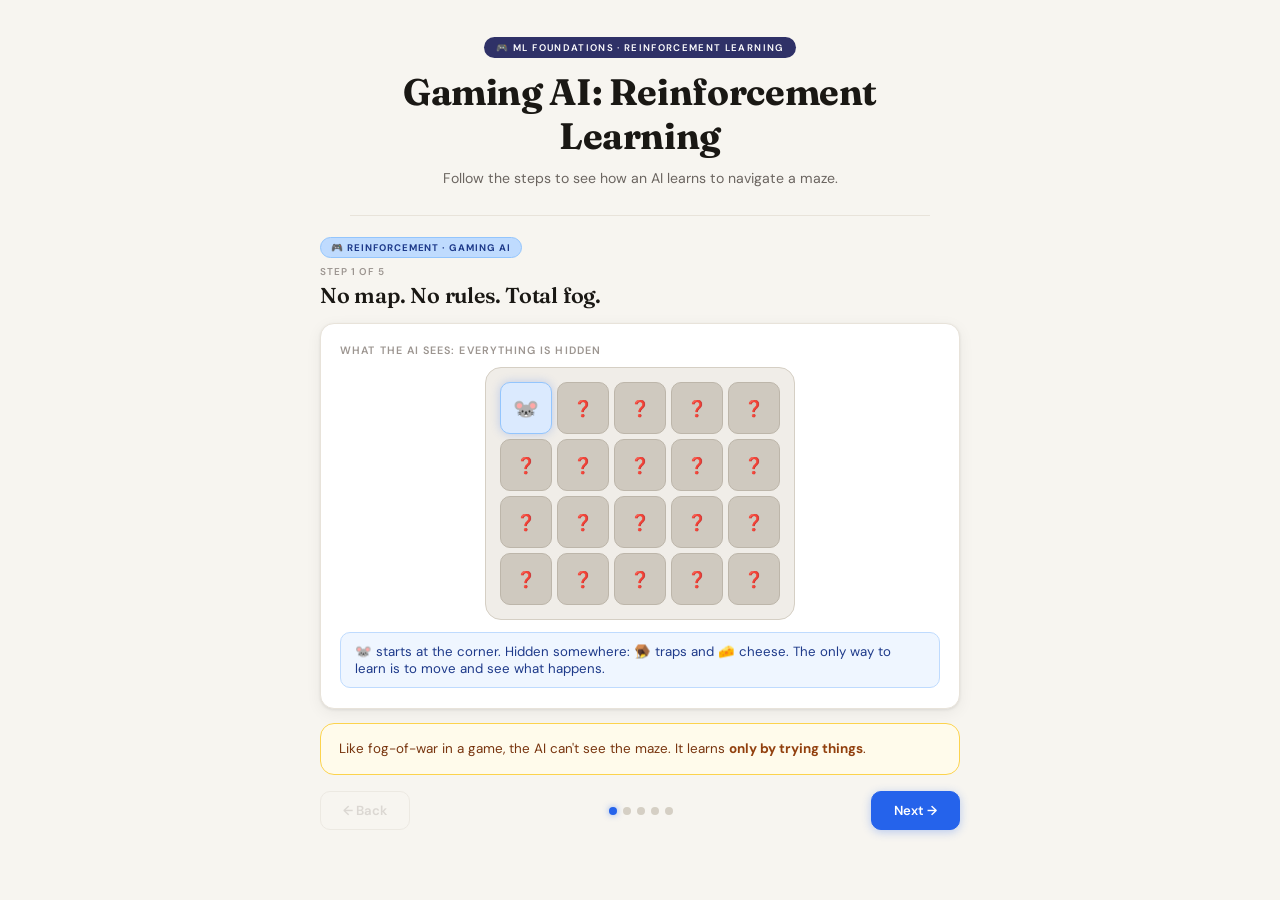
==== commit 11f96c2c: "Clarity pass: artists, no em-dashes, plain language, click-to-reveal answers - Spotify: show the art" ====
--- a/ml_game.html
+++ b/ml_game.html
@@ -3,7 +3,7 @@
 <head>
 <meta charset="UTF-8">
 <meta name="viewport" content="width=device-width, initial-scale=1.0">
-<title>Gaming AI — Reinforcement Learning | ML Demo</title>
+<title>Gaming AI: Reinforcement Learning | ML Demo</title>
 <link rel="preconnect" href="https://fonts.googleapis.com">
 <link href="https://fonts.googleapis.com/css2?family=Fraunces:ital,wght@0,400;0,600;0,700;1,400&family=DM+Sans:ital,wght@0,400;0,500;0,600;1,400&display=swap" rel="stylesheet">
 <style>
@@ -51,7 +51,7 @@
 .step{display:none}
 .step.active{display:block;animation:fadeUp .25s ease}
 
-/* STEP HEADER — thin, minimal */
+/* STEP HEADER: thin, minimal */
 .step-header{padding:1.2rem 0 .9rem}
 .step-lbl{display:inline-flex;align-items:center;gap:6px;font-size:.6rem;font-weight:700;letter-spacing:.1em;text-transform:uppercase;padding:3px 10px;border-radius:20px;margin-bottom:7px}
 .sp-lbl{background:var(--sp-mid);color:#0a5c28;border:1px solid #8dd4aa}
@@ -84,7 +84,7 @@
 .dot.active-ig{background:#e1306c;box-shadow:0 0 6px rgba(225,48,108,.5)}
 .dot.active-gm{background:var(--gm);box-shadow:0 0 6px rgba(37,99,235,.5)}
 
-/* KEY IDEA — yellow strip, single sentence */
+/* KEY IDEA: yellow strip, single sentence */
 .key-idea{background:var(--yellow-light);border:1px solid #fcd34d;border-radius:var(--radius);padding:.9rem 1.1rem;font-size:.84rem;color:#78350f;line-height:1.6;margin-bottom:.9rem}
 .key-idea strong{color:#92400e}
 
@@ -208,7 +208,11 @@
 
 .qcheck{padding:13px 15px;border-radius:12px;background:var(--yellow-light);border:1px solid #fcd34d;font-size:.83rem;color:#78350f;line-height:1.65}
 .qcheck strong{color:#92400e;display:block;margin-bottom:4px}
-.qcheck em{color:#92400e}
+.qcheck em{color:#92400e;display:block}
+.qcheck details{margin-top:7px}
+.qcheck summary{cursor:pointer;font-weight:600;color:#92400e;list-style:none;display:inline-block;border:1px solid #fcd34d;background:#fff;padding:4px 12px;border-radius:8px;font-size:.78rem}
+.qcheck summary::-webkit-details-marker{display:none}
+.qcheck details[open] summary{margin-bottom:6px}
 
 @media(max-width:480px){.cell{width:44px;height:44px;font-size:1.1rem}.tab-btn{padding:8px 12px}.dpad{grid-template-columns:repeat(3,44px)}}
 
@@ -248,13 +252,13 @@
       <h2>No map. No rules. Total fog.</h2>
     </div>
     <div class="card">
-      <div class="card-label">What the agent sees — everything is hidden</div>
+      <div class="card-label">What the AI sees: everything is hidden</div>
       <div class="maze-wrap"><div class="maze" id="gm1-maze"></div></div>
       <div style="padding:10px 14px;border-radius:10px;background:var(--gm-light);border:1px solid var(--gm-mid);font-size:.83rem;color:#1e3a8a;display:flex;align-items:center;gap:10px">
         🐭 starts at the corner. Hidden somewhere: 🪤 traps and 🧀 cheese. The only way to learn is to move and see what happens.
       </div>
     </div>
-    <div class="key-idea">Like fog-of-war in a game, the agent can't see the maze. It learns <strong>only by trying things</strong>.</div>
+    <div class="key-idea">Like fog-of-war in a game, the AI can't see the maze. It learns <strong>only by trying things</strong>.</div>
     <div class="step-nav">
       <button class="nav-btn back" disabled>← Back</button>
       <div class="progress-dots" id="gm-dots"></div>
@@ -266,7 +270,7 @@
     <div class="step-header">
       <div class="step-lbl gm-lbl">🎮 Reinforcement · Gaming AI</div>
       <div class="step-counter">Step 2 of 5</div>
-      <h2>Your turn — find the cheese 🧀</h2>
+      <h2>Your turn: find the cheese 🧀</h2>
     </div>
     <div class="card">
       <div class="card-label">Move with the arrows (or your keyboard). Hidden cells stay grey.</div>
@@ -285,7 +289,7 @@
       <div class="game-msg" id="gm2-msg">Pick a direction to take your first step.</div>
       <button class="nav-btn back" onclick="gameReset(true)" style="margin-top:8px;padding:8px 16px;font-size:.78rem">↺ Start over</button>
     </div>
-    <div class="key-idea">Each trap costs you <strong>−5</strong>; the cheese pays <strong>+10</strong>. Hit a trap and you're sent back — but now you <em>know</em> where it is.</div>
+    <div class="key-idea">Each trap costs you <strong>−5</strong>; the cheese pays <strong>+10</strong>. Hit a trap and you're sent back, but now you <em>know</em> where it is.</div>
     <div class="step-nav">
       <button class="nav-btn back" onclick="gmStep(1)">← Back</button>
       <div class="progress-dots" id="gm-dots"></div>
@@ -306,14 +310,14 @@
         <div class="gstat"><div class="gv" id="gs3-traps" style="color:var(--red)">–</div><div class="gl">Traps learned</div></div>
         <div class="gstat"><div class="gv" id="gs3-score" style="color:var(--gm)">–</div><div class="gl">Final reward</div></div>
       </div>
-      <div class="recap-point"><span class="ri">🪤</span><span>A trap gave a <strong>punishment</strong> (−5) — a signal to avoid it</span></div>
-      <div class="recap-point"><span class="ri">🧀</span><span>The cheese gave a <strong>reward</strong> (+10) — a signal to repeat it</span></div>
+      <div class="recap-point"><span class="ri">🪤</span><span>A trap gave a <strong>punishment</strong> (−5), a signal to avoid it</span></div>
+      <div class="recap-point"><span class="ri">🧀</span><span>The cheese gave a <strong>reward</strong> (+10), a signal to repeat it</span></div>
       <div style="margin-top:13px">
-        <div class="card-label" style="margin-bottom:7px">Keep trying and the reward climbs — over 100 attempts</div>
+        <div class="card-label" style="margin-bottom:7px">Keep trying and the reward climbs over 100 attempts</div>
         <svg id="gm4-curve" width="100%" height="75" viewBox="0 0 300 75" preserveAspectRatio="none" style="display:block"></svg>
       </div>
     </div>
-    <div class="key-idea">No one told you the path — you learned it from <strong>rewards and punishments</strong>. The more it tries, the better it gets.</div>
+    <div class="key-idea">No one told you the path. You learned it from <strong>rewards and punishments</strong>. The more it tries, the better it gets.</div>
     <div class="step-nav">
       <button class="nav-btn back" onclick="gmStep(2)">← Back</button>
       <div class="progress-dots" id="gm-dots"></div>
@@ -328,7 +332,7 @@
       <h2>Call its first move, then watch it solve</h2>
     </div>
     <div class="card">
-      <div class="card-label">After enough tries — which way does it step first from the start?</div>
+      <div class="card-label">After enough tries, which way does it step first from the start?</div>
       <div class="dpad" id="gm4-predict" style="grid-template-rows:repeat(2,40px);margin:10px 0 4px">
         <button class="dbtn up" data-dir="U" onclick="gmGuess(this)">↑</button>
         <button class="dbtn left" data-dir="L" onclick="gmGuess(this)">←</button>
@@ -346,7 +350,7 @@
         <button class="nav-btn back" id="gm5-reset" onclick="resetFinalAI()" style="display:none;padding:9px 18px;font-size:.78rem">↺ Replay</button>
       </div>
     </div>
-    <div class="key-idea">Using what it learned, the AI now picks the best move at every step — no rules ever written.</div>
+    <div class="key-idea">Using what it learned, the AI now picks the best move at every step, with no rules ever written.</div>
     <div class="step-nav">
       <button class="nav-btn back" onclick="gmStep(3)">← Back</button>
       <div class="progress-dots" id="gm-dots"></div>
@@ -360,11 +364,11 @@
       <div class="step-counter">Step 5 of 5</div>
       <h2>What is reinforcement learning?</h2>
     </div>
-    <div class="def-box def-gm"><span>Learn the best actions through <em>trial and error</em> — guided only by rewards and punishments.</span></div>
-    <div class="recap-point"><span class="ri">🎲</span>Agent starts with zero knowledge and acts randomly</div>
-    <div class="recap-point"><span class="ri">⚡</span>Receives rewards (+) or punishments (−) for each outcome</div>
-    <div class="recap-point"><span class="ri">📈</span>Improves over many trials — no teacher, no labels</div>
-    <div class="qcheck" style="margin-top:12px"><strong>💬 Quick check — A robot arm learns to pick things up by scoring thousands of attempts. Which type of ML?</strong><em>Reinforcement learning — trial and error with a reward signal, not labelled examples.</em></div>
+    <div class="def-box def-gm"><span>Learn the best actions through <em>trial and error</em>, guided only by rewards and punishments.</span></div>
+    <div class="recap-point"><span class="ri">🎲</span><span>The AI starts with zero knowledge and acts randomly</span></div>
+    <div class="recap-point"><span class="ri">⚡</span><span>It gets rewards (+) or punishments (−) for each outcome</span></div>
+    <div class="recap-point"><span class="ri">📈</span><span>It improves over many tries, with no teacher and no labels</span></div>
+    <div class="qcheck" style="margin-top:12px"><strong>💬 Quick check: A robot arm learns to pick things up by scoring thousands of attempts. Which type of ML?</strong><details><summary>Show answer</summary><em>Reinforcement learning: trial and error with a reward signal, not labelled examples.</em></details></div>
     <div class="step-nav">
       <button class="nav-btn back" onclick="gmStep(4)">← Back</button>
       <div class="progress-dots" id="gm-dots"></div>
@@ -505,22 +509,22 @@
   if(!G)gameInit();
   if(G.won)return;
   var nr=G.player[0]+dr,nc=G.player[1]+dc,key=nr+','+nc;
-  if(nr<0||nr>=ROWS||nc<0||nc>=COLS){setMsg('Edge of the maze — can\'t go that way.','');return;}
-  if(isWall(nr,nc)){G.known[key]=1;renderFog();setMsg('🧱 Bumped a wall — that way is blocked.','');return;}
+  if(nr<0||nr>=ROWS||nc<0||nc>=COLS){setMsg('Edge of the maze. Can\'t go that way.','');return;}
+  if(isWall(nr,nc)){G.known[key]=1;renderFog();setMsg('🧱 Bumped a wall. That way is blocked.','');return;}
   G.steps++;G.player=[nr,nc];G.known[key]=1;G.visited[key]=1;
   if(isTrap(nr,nc)){
     G.score-=5;if(!G.traps[key]){G.traps[key]=1;G.trapsFound++;}
     G.flash=[nr,nc];renderFog();updateGameUI();
-    setMsg('🪤 Trap! −5. Sent back to start — but now you know it\'s there.','bad');
+    setMsg('🪤 Trap! −5. Sent back to start, but now you know it\'s there.','bad');
     setTimeout(function(){G.flash=null;G.player=[0,0];G.attempts++;renderFog();updateGameUI();},700);
     return;
   }
   if(isGoal(nr,nc)){
     G.score+=10;G.won=true;renderFog();updateGameUI();
-    setMsg('🧀 Cheese! +10 — solved in '+G.attempts+' attempt'+(G.attempts>1?'s':'')+'. Hit Next →','win');
+    setMsg('🧀 Cheese! +10. Solved in '+G.attempts+' attempt'+(G.attempts>1?'s':'')+'. Hit Next →','win');
     return;
   }
-  renderFog();updateGameUI();setMsg('Safe — a new cell explored. Keep going…','');
+  renderFog();updateGameUI();setMsg('Safe! A new cell explored. Keep going…','');
 }
 
 document.addEventListener('keydown',function(e){
@@ -534,7 +538,7 @@
   if(handled)e.preventDefault();
 });
 
-/* Step 4 — call the first move before the reveal */
+/* Step 4: call the first move before the reveal */
 function gmGuess(btn){
   var d=btn.getAttribute('data-dir');
   document.querySelectorAll('#gm4-predict .dbtn').forEach(function(b){
@@ -543,7 +547,7 @@
   });
   if(d!=='R'){btn.style.opacity='1';btn.style.background='var(--red-light)';btn.style.borderColor='var(--red)';btn.style.color='#991b1b';}
   var m=document.getElementById('gm4-guessmsg');
-  if(m){m.className='game-msg '+(d==='R'?'win':'bad');m.innerHTML=(d==='R'?'✓ Right — ':'It actually goes Right — ')+'the safe first move it learned. Hit play:';}
+  if(m){m.className='game-msg '+(d==='R'?'win':'bad');m.innerHTML=(d==='R'?'✓ Right! ':'It actually goes Right. ')+'The safe first move it learned. Hit play:';}
 }
 
 var cGm=1;
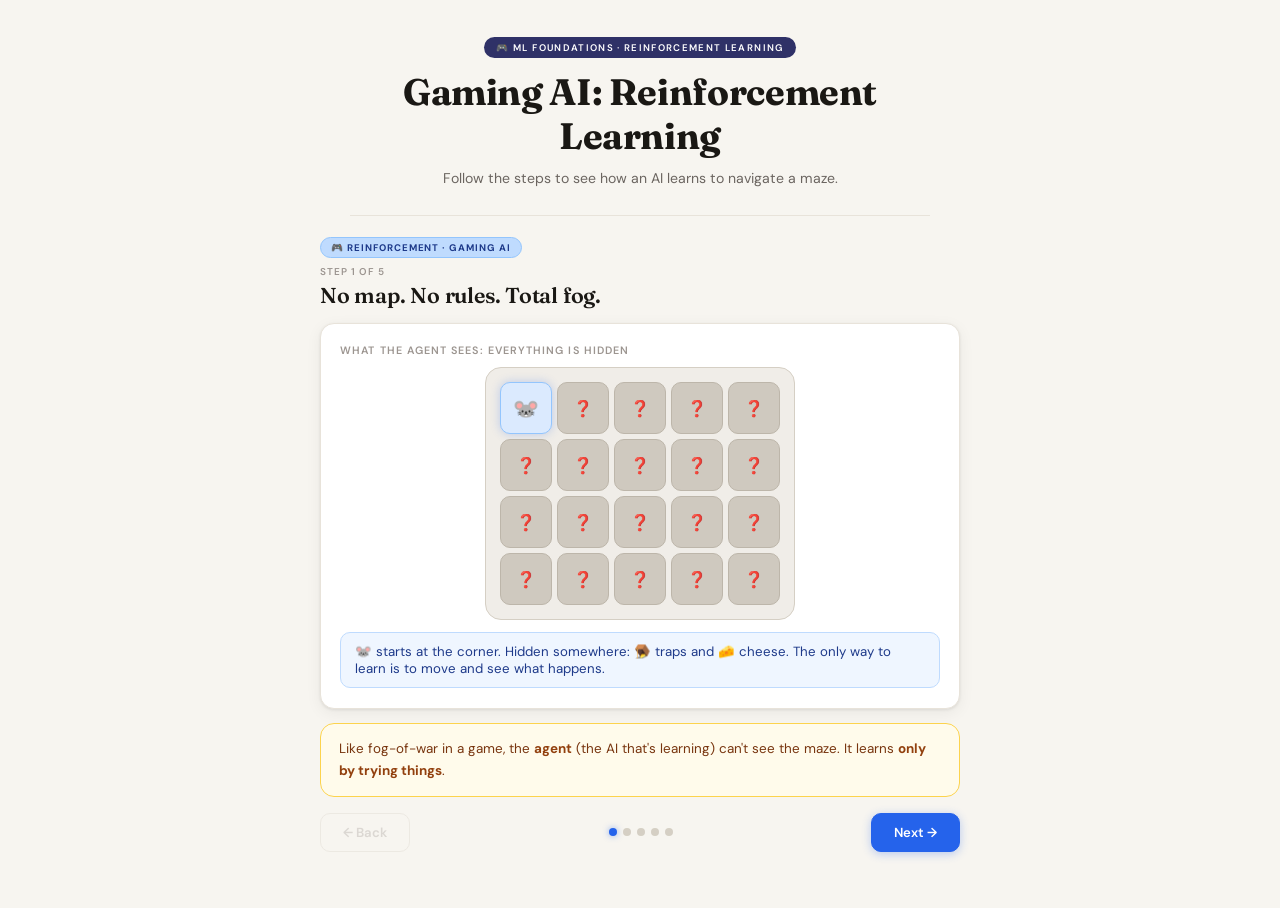
==== commit 718f5021: "Reintroduce key ML terms, each glossed in plain language Bring back the useful vocabulary, paired wi" ====
--- a/ml_game.html
+++ b/ml_game.html
@@ -252,13 +252,13 @@
       <h2>No map. No rules. Total fog.</h2>
     </div>
     <div class="card">
-      <div class="card-label">What the AI sees: everything is hidden</div>
+      <div class="card-label">What the agent sees: everything is hidden</div>
       <div class="maze-wrap"><div class="maze" id="gm1-maze"></div></div>
       <div style="padding:10px 14px;border-radius:10px;background:var(--gm-light);border:1px solid var(--gm-mid);font-size:.83rem;color:#1e3a8a;display:flex;align-items:center;gap:10px">
         🐭 starts at the corner. Hidden somewhere: 🪤 traps and 🧀 cheese. The only way to learn is to move and see what happens.
       </div>
     </div>
-    <div class="key-idea">Like fog-of-war in a game, the AI can't see the maze. It learns <strong>only by trying things</strong>.</div>
+    <div class="key-idea">Like fog-of-war in a game, the <strong>agent</strong> (the AI that's learning) can't see the maze. It learns <strong>only by trying things</strong>.</div>
     <div class="step-nav">
       <button class="nav-btn back" disabled>← Back</button>
       <div class="progress-dots" id="gm-dots"></div>
@@ -365,7 +365,7 @@
       <h2>What is reinforcement learning?</h2>
     </div>
     <div class="def-box def-gm"><span>Learn the best actions through <em>trial and error</em>, guided only by rewards and punishments.</span></div>
-    <div class="recap-point"><span class="ri">🎲</span><span>The AI starts with zero knowledge and acts randomly</span></div>
+    <div class="recap-point"><span class="ri">🎲</span><span>The <strong>agent</strong> (the AI) starts with zero knowledge and acts randomly</span></div>
     <div class="recap-point"><span class="ri">⚡</span><span>It gets rewards (+) or punishments (−) for each outcome</span></div>
     <div class="recap-point"><span class="ri">📈</span><span>It improves over many tries, with no teacher and no labels</span></div>
     <div class="qcheck" style="margin-top:12px"><strong>💬 Quick check: A robot arm learns to pick things up by scoring thousands of attempts. Which type of ML?</strong><details><summary>Show answer</summary><em>Reinforcement learning: trial and error with a reward signal, not labelled examples.</em></details></div>
